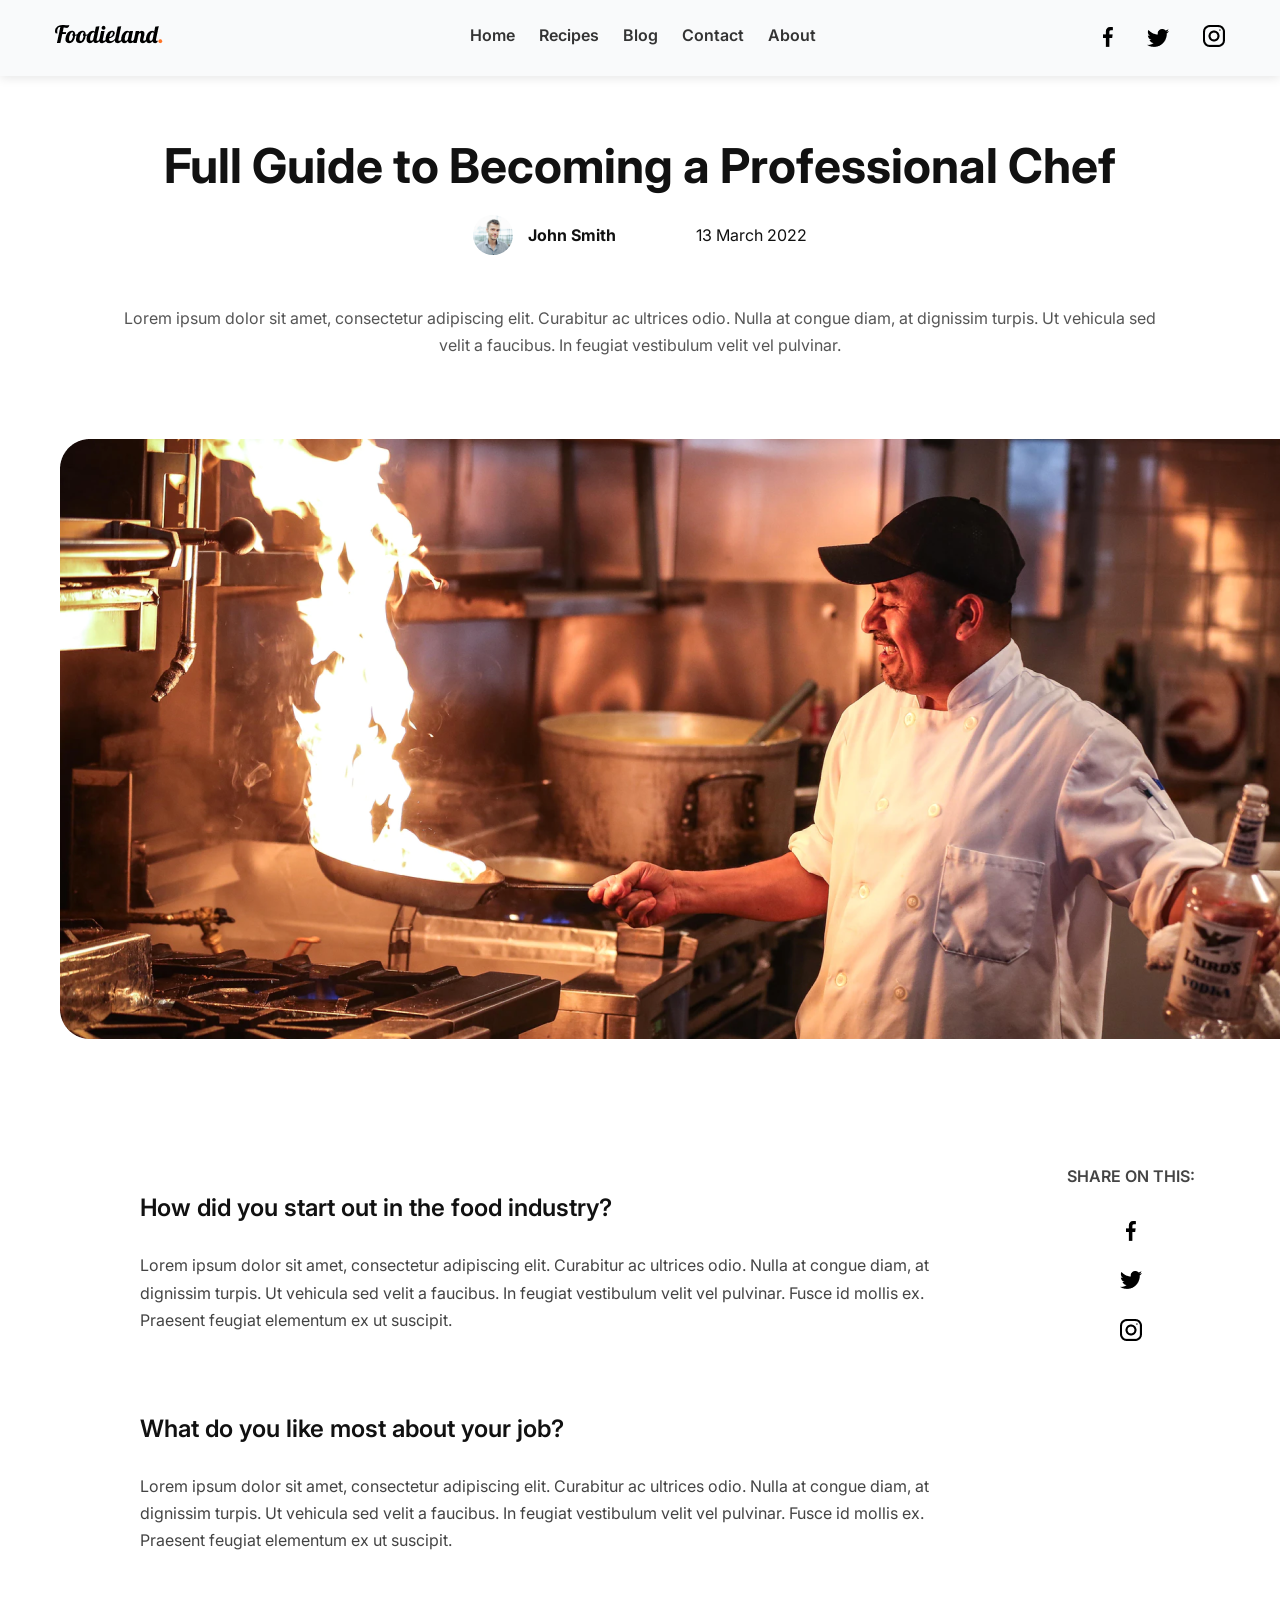
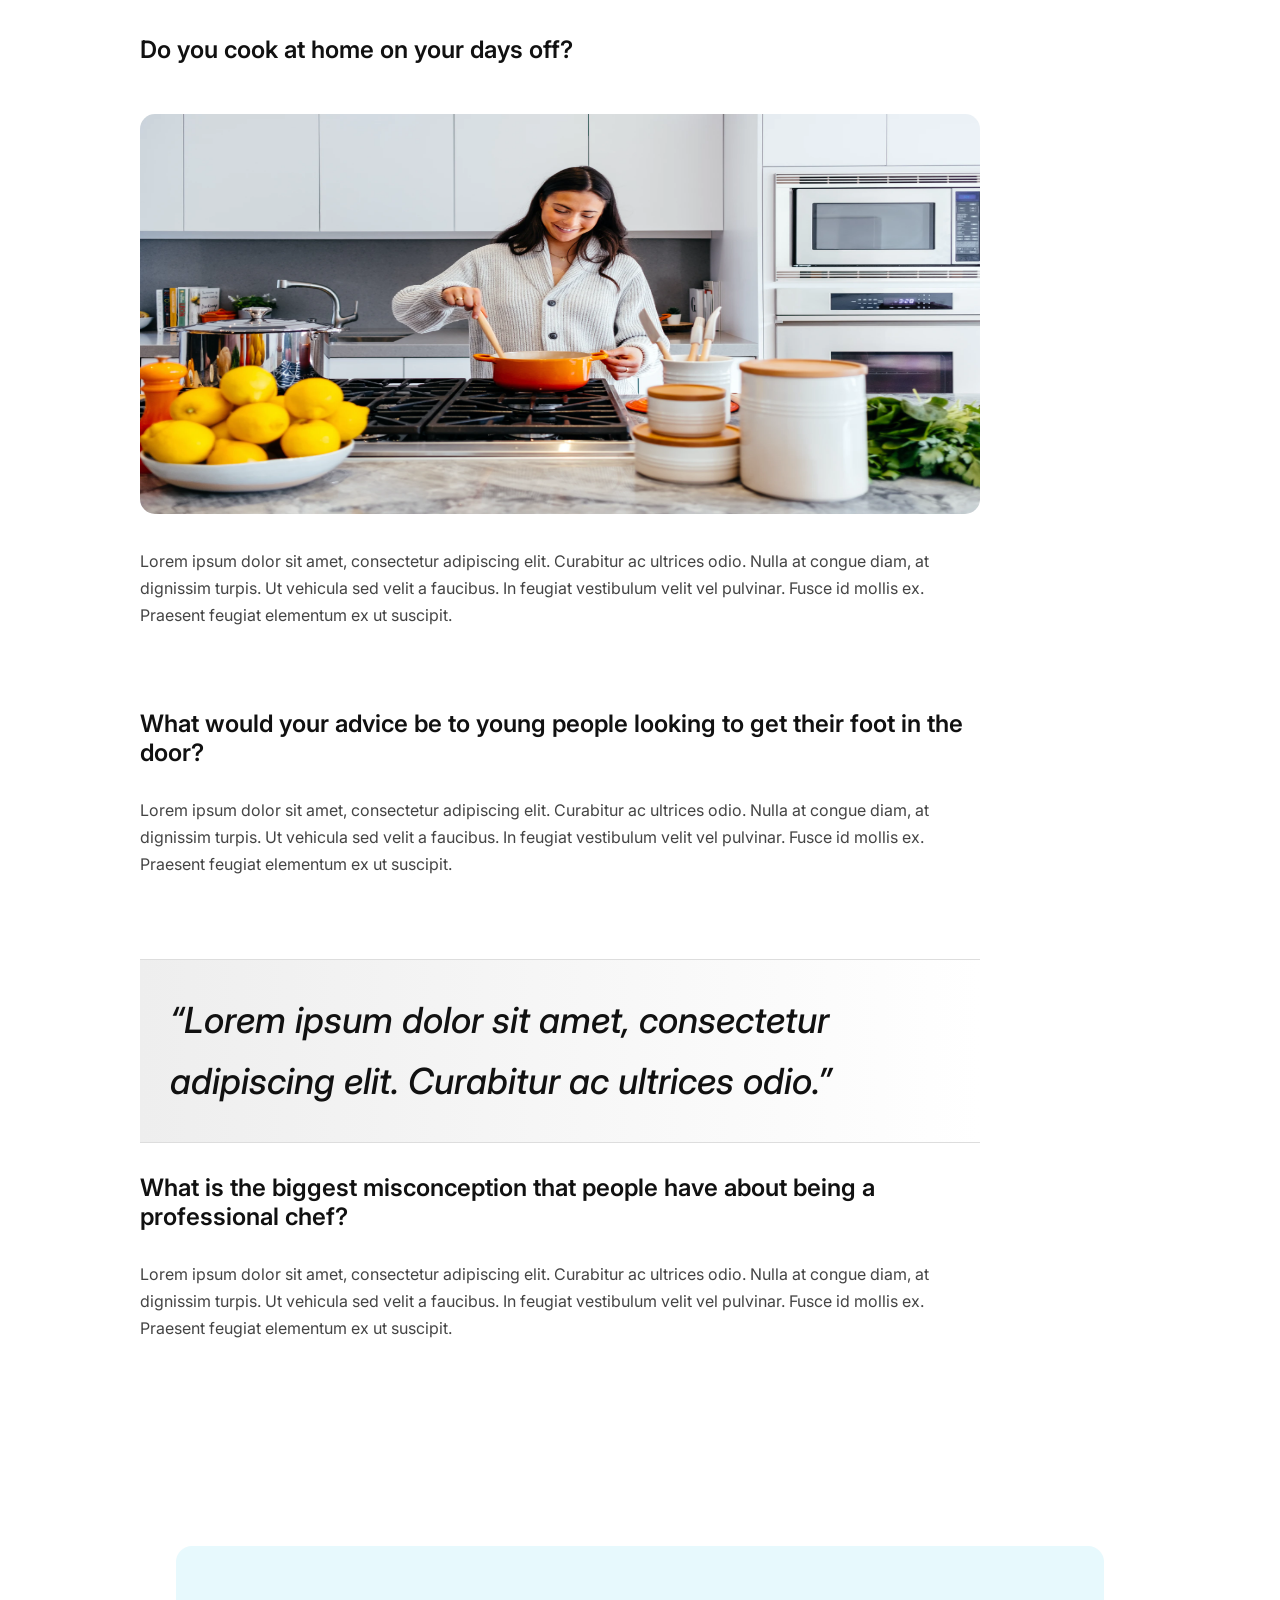
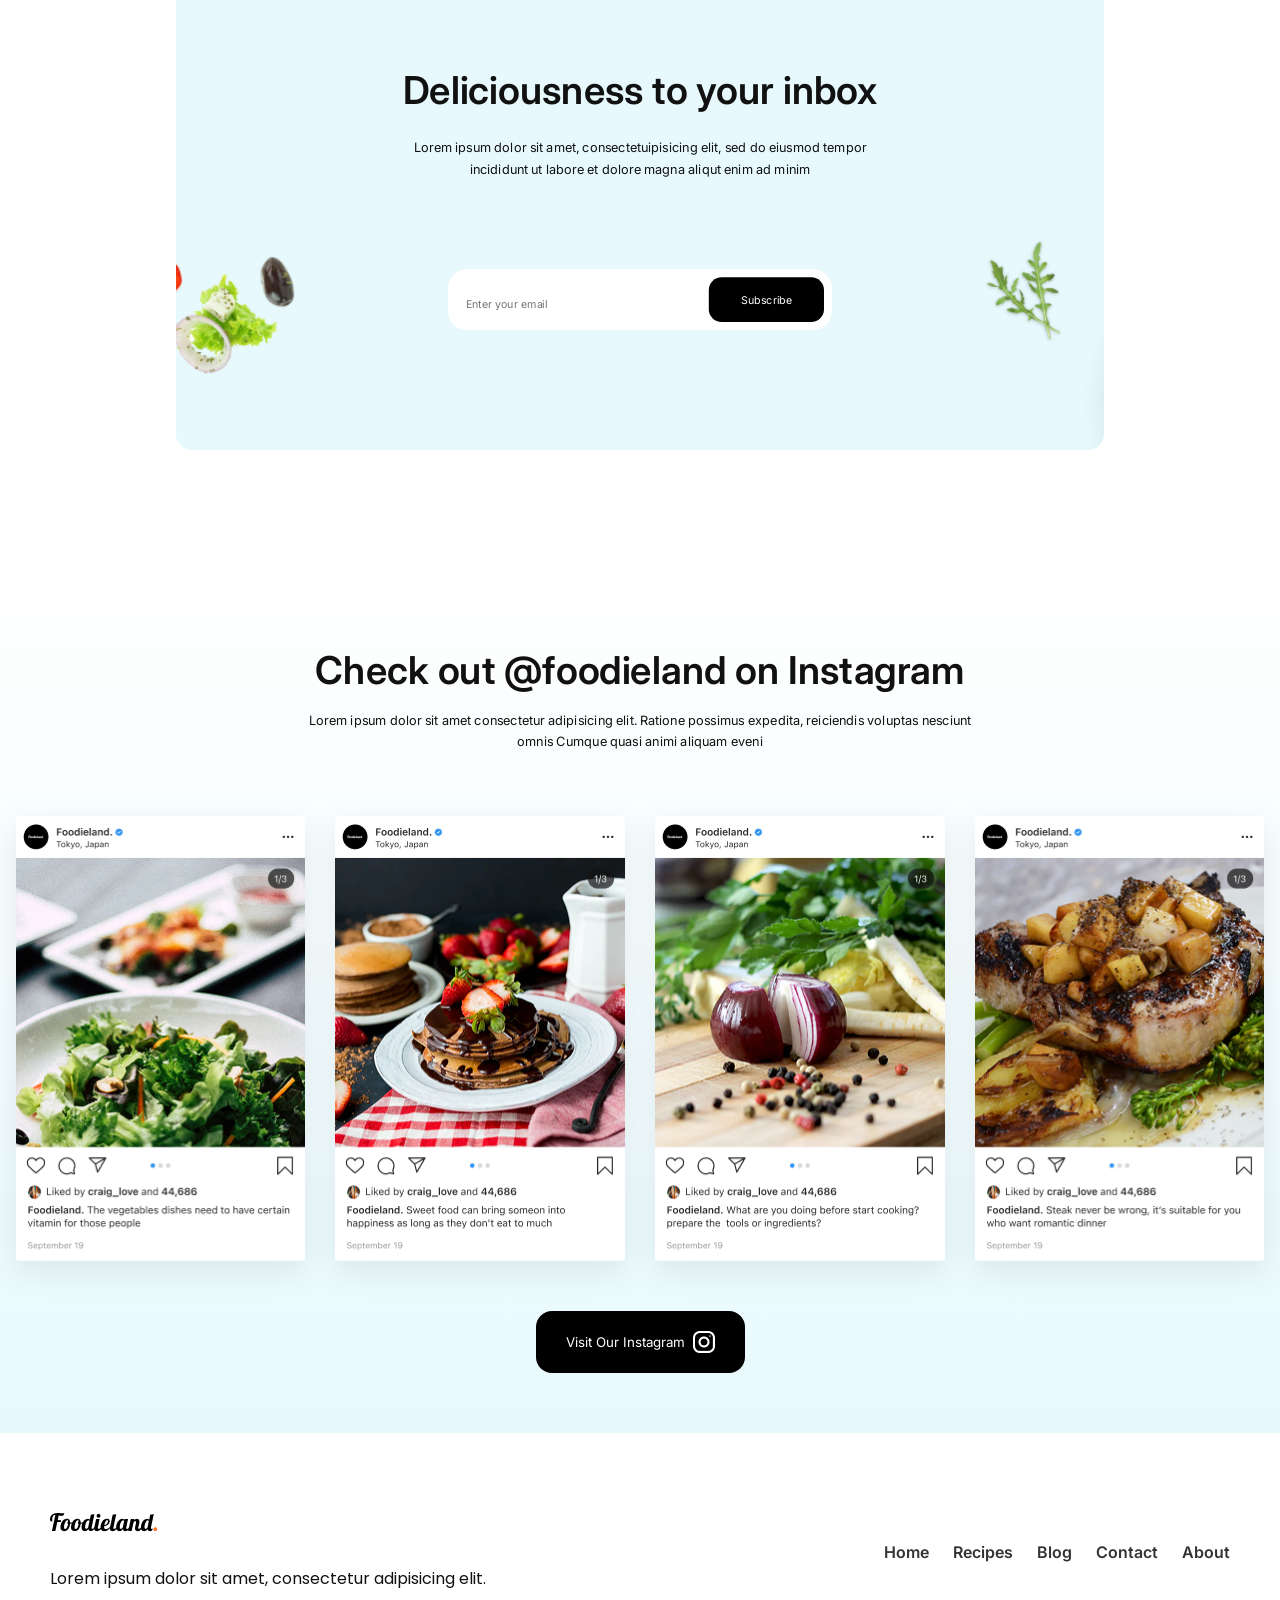
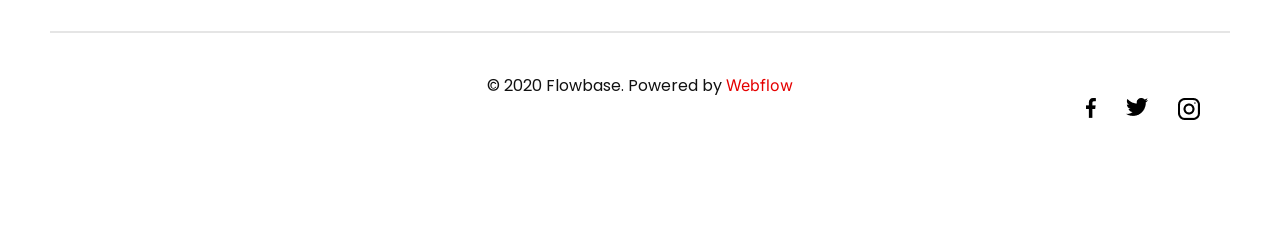
==== blog-post.html @ 13c3554d "first commit" ====
<!DOCTYPE html>
<html lang="en">
    <head>
        <meta charset="UTF-8">
        <meta name="viewport" content="width=device-width, initial-scale=1.0">
        <title>Blog Post</title>
        <link rel="stylesheet" href="styles.css" />
        <link rel="preconnect" href="https://fonts.googleapis.com">
        <link rel="preconnect" href="https://fonts.gstatic.com" crossorigin>
        <link href="https://fonts.googleapis.com/css2?family=Inter:ital,opsz,wght@0,14..32,100..900;1,14..32,100..900&family=Nunito:ital,wght@0,200..1000;1,200..1000&family=Poppins:ital,wght@0,100;0,200;0,300;0,400;0,500;0,600;0,700;0,800;0,900;1,100;1,200;1,300;1,400;1,500;1,600;1,700;1,800;1,900&display=swap" rel="stylesheet">
    </head>
    <body>

    <!-- NAV -->
    <header class="navbar">
        <div class="logo" >
            <img src="images/nav-images/Foodieland.png" alt="logo" />
        </div>
        <nav>
        <a href="landingPage.html">Home</a>
        <a href="#recipes">Recipes</a>
        <a href="blog-post.html">Blog</a>
        <a href="contact-page.html">Contact</a>
        <a href="#about">About</a>
        </nav>
        <div class="social-links">
            <a href="#"><img src="images/nav-images/facebook.png" alt="facebook" /></a>
            <a href="#"><img src="images/nav-images/003-twitter.png" alt="twitter" /></a>
            <a href="#"><img src="images/nav-images/004-instagram.png" alt="instagram" /></a>
        </div>
    </header>

    <!-- BLOG HEADER -->
    <section class="blog-header">
        <h1>Full Guide to Becoming a Professional Chef</h1>

        <div class="author">
            <img src="images/hero-images/profile.png" />
            <div class="author-profile-text">
                <p>John Smith</p>
                <span>13 March 2022</span>
            </div>
        </div>

        <p class="intro">
        Lorem ipsum dolor sit amet, consectetur adipiscing elit. Curabitur ac ultrices odio. Nulla at congue diam, at dignissim turpis. Ut vehicula sed velit a faucibus. In feugiat vestibulum velit vel pulvinar.
        </p>

        <img class="blog-hero-img" src="images/blog-img2.png">
    </section>

    <!-- BLOG CONTENT -->
    <section class="blog-content">
        <div>
            <h3>How did you start out in the food industry?</h3>
            <p>Lorem ipsum dolor sit amet, consectetur adipiscing elit. Curabitur ac ultrices odio. Nulla at congue diam, at dignissim turpis. Ut vehicula sed velit a faucibus. In feugiat vestibulum velit vel pulvinar. Fusce id mollis ex. Praesent feugiat elementum ex ut suscipit.</p>

            <h3>What do you like most about your job?</h3>
            <p>Lorem ipsum dolor sit amet, consectetur adipiscing elit. Curabitur ac ultrices odio. Nulla at congue diam, at dignissim turpis. Ut vehicula sed velit a faucibus. In feugiat vestibulum velit vel pulvinar. Fusce id mollis ex. Praesent feugiat elementum ex ut suscipit.</p>

            <h3>Do you cook at home on your days off?</h3>
            <img class="content-img" src="images/blog-img.png">
            <p>Lorem ipsum dolor sit amet, consectetur adipiscing elit. Curabitur ac ultrices odio. Nulla at congue diam, at dignissim turpis. Ut vehicula sed velit a faucibus. In feugiat vestibulum velit vel pulvinar. Fusce id mollis ex. Praesent feugiat elementum ex ut suscipit.</p>

            <h3>What would your advice be to young people looking to get their foot in the door?</h3>
            <p>Lorem ipsum dolor sit amet, consectetur adipiscing elit. Curabitur ac ultrices odio. Nulla at congue diam, at dignissim turpis. Ut vehicula sed velit a faucibus. In feugiat vestibulum velit vel pulvinar. Fusce id mollis ex. Praesent feugiat elementum ex ut suscipit.</p>

            <!-- QUOTE -->
            <blockquote>
                “Lorem ipsum dolor sit amet, consectetur adipiscing elit. Curabitur ac ultrices odio.”
            </blockquote>

            <h3>What is the biggest misconception that people have about being a professional chef?</h3>
            <p>Lorem ipsum dolor sit amet, consectetur adipiscing elit. Curabitur ac ultrices odio. Nulla at congue diam, at dignissim turpis. Ut vehicula sed velit a faucibus. In feugiat vestibulum velit vel pulvinar. Fusce id mollis ex. Praesent feugiat elementum ex ut suscipit.</p>
        </div>

        <div class="blog-social-icons">
            <p class="share">SHARE ON THIS:</p>
            <img src="images/nav-images/facebook.png">
            <img src="images/nav-images/003-twitter.png">
            <img src="images/nav-images/004-instagram.png">
        </div>

    </section>

    <!-- NEWSLETTER -->
    <section class="newsletter">
        <div class="news-header">
            <h3>Deliciousness to your inbox</h3>
            <p>Lorem ipsum dolor sit amet, consectetuipisicing elit, sed do eiusmod tempor incididunt ut labore et dolore magna aliqut enim ad minim</p>
        </div>
        <div class="subscribe">
            <input type="email" placeholder="Enter your email">
            <button>Subscribe</button>
        </div>
    </section>

    <!-- INSTAGRAM SECTION -->
    <section id="about" class="instagram">
        <div class="insta-header">
            <h3>Check out @foodieland on Instagram</h3>
            <p>Lorem ipsum dolor sit amet consectetur adipisicing elit. Ratione possimus expedita, reiciendis voluptas nesciunt omnis Cumque quasi animi aliquam eveni</p>
        </div>  

        <div class="insta-grid">
            <img src="/images/insta-post/Post-1.png">

            <img src="/images/insta-post/Post-2.png">

            <img src="/images/insta-post/Post-3.png">

            <img src="/images/insta-post/Post-4.png">
        </div>

        <button class="dark-btn">
            Visit Our Instagram
            <img src="/images/insta-post/insta-icon.png" />
        </button>
    </section>

    <!-- FOOTER -->
    <footer class="footer">
        <div class="footer-up">
            <div class="footer-logo" >
            <a href="landingPage.html"><img src="images/nav-images/Foodieland.png" alt="logo" /></a>
            <p>Lorem ipsum dolor sit amet, consectetur adipisicing elit.</p>
            </div>
            <nav>
                <a href="landingPage.html">Home</a>
                <a href="#about">Recipes</a>
                <a href="blog-post.html">Blog</a>
                <a href="contact-page.html">Contact</a>
                <a href="#about">About</a>
            </nav>
        </div>
        
        <hr>

        <p>© 2020 Flowbase. Powered by <span>Webflow</span></p>
        <div class="footer-social-links">
            <a href="#"><img src="images/nav-images/facebook.png" alt="facebook" /></a>
            <a href="#"><img src="images/nav-images/003-twitter.png" alt="twitter" /></a>
            <a href="#"><img src="images/nav-images/004-instagram.png" alt="instagram" /></a>
        </div>
    </footer>

    </body>
</html>
---- styles.css ----
* {
    margin: 0;
    padding: 0;
    box-sizing: border-box;
    font-family: 'inter', sans-serif;
}

body {
    background: white;
    color: #111;
}

/* NAVBAR */
.navbar {
    display: flex;
    justify-content: space-between;
    padding: 20px 60px;
    background: #f9fafb;
    padding: 25px;
    box-shadow: 0 2px 10px rgba(0,0,0,0.1);
    position: sticky;
    z-index: 100;
    top: 0;
    left: 0;
}

.logo {
    margin-left:30px
}

.navbar nav a {
    margin-left: 20px;
    text-decoration: none;
    color: #333;
    font-weight: 600;
    transition: all 0.3s ease;
}

.social-links a {
    margin-right: 30px;
}

.navbar nav a:hover {
    color: #0061fe;
} 


/* HERO */
.hero {
    position: relative;
    height: 80vh;
    display: flex;
    align-items: center;
    justify-content: space-between;
    padding: 0 0 0 60px;
    background: #e7fafe;
    border-radius: 50px;
    margin: 50px 50px;
    gap: 40px;
    opacity: 0;
    transform: translateY(100px);
    animation: fadeSlide 0.8s ease forwards;
}

@keyframes fadeSlide {
    to {
        opacity: 1;
        transform: translateY(0);
    }
}

.hero-image .hero-img {
    position: relative;
    width: 50vw;
    height: 80vh;
    border-radius: 20px;
}

.badge {
    position: absolute;
    left: auto;
    right: 20px;
    top: 20px;
}


.hero-text  h1{
    font-size: clamp(2rem, 5vw, 4rem);
    margin: 15px 0;
    transform: scale(0.6);
    animation: zoomIn 1.5s ease forwards;
}

@keyframes zoomIn {
    to {
        opacity: 1;
        transform: scale(1);
    }
}



.hero-text p {
    line-height: 1.7;
}

.hot-recipe {
    background: #fff;
    padding: 8px 10px;
    border-radius: 20px;
    width: 150px;
    display: flex;
    justify-content: center;
    align-items: center;
    gap: 5px;
}

.hot-recipe img {
    width: 20px;
    height: 20px;
}

.hot-recipe span {
    color: #333;
    font-size: 14px;
    font-weight: 600; 
}

.hero-icon div {
    background-color: rgba(0, 0, 0, 0.05);
    display: flex;
    justify-content: center;
    align-items: center;
    gap: 5px;
    padding: 8px 10px;
    border-radius: 30px;
}

.hero-icon {
    margin: 30px 0;
    display: flex;
    gap: 20px;
}

.profile-btn {
    display: flex;
    justify-content: space-between;
    align-items: center;
}



.profile {
    display: flex;
    align-items: center;
    gap: 8px;
}

.profile-text p {
    font-weight: 600;
}

.profile img {
    width: 50px;
    border-radius: 50%;
    z-index: 10;
}

.hero button {
    margin-top: 20px;
    padding: 20px 30px;
    border: none;
    background: black;
    color: white;
    border-radius: 16px;
    cursor: pointer;
    display: flex;
    justify-content: center;
    align-items: center;
    gap: 8px;
    transition: all 0.3s ease;
}

button:hover {
    opacity: 0.6;
    transform: scale(1.03);
}



/* CATEGORIES */
.categories {
    padding: 40px 60px;
    margin: 80px 0;
}

.cat-head {
    display: flex;
    align-items: center;
    justify-content: space-between;
    opacity: 0;
    transform: translateX(-300px);
    animation: slideLeft 1.5s ease forwards;
    animation-timeline: view();
    animation-range: entry 0% cover 40%; 
}

@keyframes slideLeft {
    to {
        opacity: 1;
        transform: translateX(0);
    }
}


.cat-head h3 {
    font-size: 3rem;
    font-weigth: 600;
}

.cat-head button {
    padding: 20px 20px;
    border-radius: 16px;
    background-color: #e7fafe;
    font-size: 1rem;
    font-weight: 600;
    border: none;
    transition: all 0.3s ease;
}

.category-list {
    display: flex;
    gap: 35px;
    margin-top: 80px;
    justify-content: center;
    transform: scale(0.8);
    animation: zoomIn 1.5s ease forwards;
    animation-timeline: view();
    animation-range: entry 0% cover 40%; 
}

.cat {
    display: flex;
    flex-direction: column;
    align-items: center;
    text-align: center;
    padding: 10px 30px;
    border-radius: 30px;
    box-shadow: 0 2px 6px rgba(0,0,0,0.08);
    transition: all 0.3s ease;
}

.cat:hover {
    transform: translateY(-8px);
    box-shadow: 0 5px 16px rgba(0,0,0,0.08);
    opacity: 0.6;
}

.cat img {
    width: 100px;
}

.cat.breakfast {
    background: linear-gradient(to bottom, #ffffff 30%, #708266 100% );
}

.cat.vegan {
    background: linear-gradient(to bottom, #ffffff 30%, #6cc63f 100% );
}

.cat.meat {
    background: linear-gradient(to bottom, #ffffff 30%, #cc2618 100% );
}

.cat.dessert {
    background: linear-gradient(to bottom, #ffffff 30%, #f09e00 100% );
}

.cat.lunch {
    background: linear-gradient(to bottom, #ffffff 30%, #000000 100% );
    color: #fff;
}

.cat.chocolate {
    background: linear-gradient(to bottom, #ffffff 30%, #000000 100% );
    color: #fff;
}

.cat-text {
    margin: 35px 0 30px 0;
    font-size: 18px;
    font-weight: 600;
}

/* RECIPES */
.recipes {
    padding: 40px 60px;
}

.recipe-heading {
    text-align: center;
    margin-bottom: 30px;
    transform: scale(0.6);
    animation: zoomIn 1.5s ease forwards;
    animation-timeline: view();
    animation-range: entry 0% cover 40%; 
}

@keyframes slideRight {
    to {
        opacity: 1;
        transform: translateX(0);
    }
}


.recipe-heading h3 {
    font-size: 3rem;
    font-weight: 600;
    margin-bottom: 40px;
}

.recipe-heading p { 
    font-size: 1rem;
    font-weight: 400;
    width: 706px;
    margin: 0 auto;
    line-height: 1.7;
}

.grid {
    display: grid;
    grid-template-columns: repeat(3, 1fr);
    gap: 30px;
    margin-top: 20px;
    padding: 80px;
    align-items: center;
    place-items: center; 
    opacity: 0;
    transform: translateY(200px) scale(1);
    animation: fadeSlide 0.8s ease forwards;
    animation-timeline: view();
    animation-range: entry 0% cover 40%; 
}

.card {
    position: relative;
    background: linear-gradient(to bottom, #ffffff 0%, #e7f9fd 100% );
    border-radius: 30px;
    overflow: hidden;
    width: 400px;
    height: 434px;
    box-shadow: 0 10px 30px rgba(0,0,0,0.08);
    transition: all 0.3s ease;
}

.card:hover {
    transform: translateY(0) scale(1.05);
    box-shadow: 0 15px 40px rgba(0,0,0,0.1);
}

.card.ads {
    background: none;
    border-radius: 0px;
}

.card.ads img {
    height: 100%;
}

.heart-container {
    display: flex;
    position: absolute;
    top: 25px;
    right: 20px;
    padding: 8px;
    background-color: #fff;
    border-radius: 50%;
    align-items: center;
    justify-content: center;
    box-shadow: 0 4px 10px rgba(0,0,0,0.18);
    width: 40px;
    transition: all 0.2s ease;
}

.heart-container:hover {
    transform: scale(1.15)
}

.heart-container img {
    width: 40px;
}

.card-img {
    width: 100%;
    height: 250px;
    object-fit: cover;
}

.card h4 {
    margin: 20px 20px;
    font-size: 1.5rem;
    font-weight: 600;
}

.card-icon, .small-card-icon {
    margin: 20px 20px;
    display: flex;
    gap: 20px;

}

.card-icon div, .small-card-icon div {
    display: flex;
    justify-content: center;
    align-items: center;
    gap: 5px;
    border-radius: 30px;
    font-size: 14px
}

/* CHEF */
.chef {
    display: flex;
    align-items: center;
    justify-content: space-between;
    padding: 90px;
    background: white;
    height: 80vh;
    margin-bottom: 50px;
    transform: scale(0.6);
    animation: zoomIn 1.5s ease forwards;
    animation-timeline: view();
    animation-range: entry 0% cover 40%; 
}

.chef img {
    width: 50%;
    border-radius: 20px;
}

.chef-text {
    margin-right: 50px;
}

.chef-text h2 {
    font-size: 3rem;
    font-weight: 600;
    margin-bottom: 30px;
}

.chef-text p {
    line-height: 1.7;
}

.chef button {
    margin-top: 60px;
    padding: 20px 30px;
    border: none;
    background: black;
    color: white;
    border-radius: 16px;
    cursor: pointer;
    transition: all 0.3s ease;
}

/* INSTAGRAM */
.instagram {
    padding: 60px;
    background: linear-gradient(to bottom, #ffffff 0%, #e7f9fd 100% );
    text-align: center;
}

.insta-header {
    text-align: center;
    transform: scale(0.8);
    animation: zoomIn 1.5s ease forwards;
    animation-timeline: view();
    animation-range: entry 0% cover 40%; 
} 

.insta-header h3 {
    font-size: 3rem;
    font-weight: 600;
    margin-bottom: 20px;
}

.insta-header p {
    max-width: 840px;
    margin: 0 auto;
    line-height: 1.7;
}

.insta-grid {
    display: flex;
    align-items: center;
    justify-content: center;
    gap: 30px;
    margin: 50px 0;
}

.insta-grid img {
    width: 290px;
    height: 445.44px;
    box-shadow: 0 10px 30px rgba(0,0,0,0.08);
    transition: all 0.3s ease;
    opacity: 0;
    transform: translateX(-300px);
    animation: slideLeft 1.5s ease forwards;
    animation-timeline: view();
    animation-range: entry 0% cover 40%; 
}

.insta-grid img:hover {
    transform: scale(1.05);
}

.dark-btn {
    margin: 0 auto;
    padding: 20px 30px;
    border: none;
    background: black;
    color: white;
    border-radius: 16px;
    cursor: pointer;
    display: flex;
    justify-content: center;
    align-items: center;
    gap: 8px; 
}




/* MORE RECIPES */
.more-recipes {
    padding: 90px;
    margin: 40px auto;
}

.more-recipe-header {
    display: flex;
    gap: 50px;
    justify-content: space-between;
    align-items: center;
    opacity: 0;
    transform: translateX(-300px);
    animation: slideLeft 1.5s ease forwards;
    animation-timeline: view();
    animation-range: entry 0% cover 40%; 
}

.more-recipe-header h3 {
    font-size: 3rem;
    font-weight: 600;
}

.more-recipe-header p{
    line-height: 1.7;
}


.small-grid {
    grid-template-columns: repeat(4, 1fr);
    align-items: center;
    place-items: center;
    opacity: 0;
    transform: translateY(200px);
    animation: fadeSlide 0.8s ease forwards;
    animation-timeline: view();
    animation-range: entry 0% cover 40%; 
}

.card-small {
    position: relative;
    max-width: 290px;
    height: 316px;
    background-color: #fff;
    border-radius: 30px;
    overflow: hidden;
    box-shadow: 0 10px 30px rgba(0,0,0,0.08);
    transition: all 0.3s ease;
}

.card-small:hover {
    transform: translateY(0) scale(1.05);
    box-shadow: 0 15px 40px rgba(0,0,0,0.1);
}


.small-img {
    width: 100%;
    height: 200px;
    border-radius: 30px;
    object-fit: cover;
}

.card-small h4 {
    margin: 10px 10px 10px 10px;
    font-size: 1.125rem;
    font-weight: 600;
}

.small-card-icon {
    margin-left: 0;
    margin: 20px 10px 10px 10px
}




/* NEWSLETTER */
.newsletter {
    height: 70vh ;
    margin: 60px;
    padding: 40px;
    background-image: url("images/contact-bg.png");
    background-size: cover;
    background-position: center;
    background-repeat: no-repeat;
    border-radius: 20px;
    text-align: center;
    display: flex;
    flex-direction: column;
    justify-content: space-evenly;
    transform: scale(0.8);
    animation: zoomIn 1.5s ease forwards;
    animation-timeline: view();
    animation-range: entry 0% cover 40%; 
}


.newsletter h3 {
    font-size: 3rem;
    font-weight: 600;
    margin-bottom: 30px;
}

.newsletter p {
    max-width: 620px;
    margin: 0 auto;
    line-height: 1.7;
}

.subscribe {
    margin-top: 20px;
    display: flex;
    justify-content: center;
    background-color: white;
    padding: 10px;
    max-width: 480px;
    max-height: 80px;
    border-radius: 24px;
    margin: 0 auto;
}   

.subscribe input {
    padding: 12px;
    border: none;
    width: 480px;
    max-height: 60px;
}

.subscribe button {
    padding: 20px 40px;
    border: none;
    background: black;
    color: white;
    border-radius: 16px;
    transition: all 0.3s ease;
}

/* FOOTER */
.footer {
    padding: 0 50px;
    background: white;
    margin-top: 80px;
    height: 35vh;
}

.footer-up {
    display: flex;
    justify-content: space-between;
    align-items: center;
}

.footer-up p {
    margin-top: 30px;
}

.footer nav a {
    margin-left: 20px;
    text-decoration: none;
    color: #333;
    font-weight: 600;
    transition: all 0.3s ease;
}

.footer-social-links {
    display: flex;
    align-items: right;
    justify-content: flex-end;
}

.footer-social-links a {
    margin-right: 30px;
}

.footer nav a:hover {
    color: #0061fe;
}

.footer p {
    font-family: "Poppins", sans;
    text-align: center;
}

.footer p span {
    color: #e50000;
}

.footer hr {
    margin: 40px 0;
    border: 1px solid rgba(0, 0, 0, 0.1);
}


/* HEADER */
.blog-header {
    padding: 60px;
    margin: auto;
    text-align: center;
}

.blog-header h1 {
    font-size: 3rem;
    font-weight: 600px;
    margin-bottom: 20px;
    opacity: 0;
    transform: translateY(-200px);
    animation: fadeSlide 1s ease forwards;
}

.author {
    display: flex;
    justify-content: center;
    align-items: center;
    gap: 15px;
}

.author img {
    width: 40px;
    border-radius: 50%;
}

.author-profile-text {
    display: flex;
    gap: 80px;
}

.author-profile-text p{
    font-weight: bold;
}

.intro {
    margin: 50px auto;
    color: #555;
    max-width: 1059px;
    line-height: 1.7;
}

.blog-hero-img {
    width: 1280px;
    height: 600px;
    border-radius: 20px;
    margin-top: 30px;
    transform: scale(0.8);
    animation: zoomIn 1.5s ease forwards;
}

/* CONTENT */
.blog-content {
    max-width: 1000px;
    margin: 60px auto;
    display: flex;
}

.blog-social-icons {
    display: flex;
    flex-direction: column;
    align-items: center;
    text-align: center;
    gap: 30px;
    margin-left: 80px;
    font-size: 17px;
    font-weight: 600;
}

.blog-social-icons .share {
    min-width: 141px;
    margin: 0 auto;
}

.blog-content h3 {
    font-size: 1.5rem;
    font-weight: 600;
    margin-top: 30px;
    margin-bottom: 30px;
}

.blog-content p {
    margin-top: 10px;
    line-height: 1.7;
    margin-bottom: 80px;
    color: #444;
    font-size: 1rem;
}

.blog-content p, 
.blog-content h3, 
.blog-content img, 
blockquote  {
    opacity: 0;
    transform: translateY(200px);
    animation: fadeSlide 0.8s ease forwards;
    animation-timeline: view();
    animation-range: entry 0% cover 40%; 
}

.content-img {
    width: 840px;
    max-height: 400px;
    border-radius: 15px;
    margin: 20px 0;
}

/* QUOTE */
blockquote {
    margin: 30px 0;
    padding: 30px;
    background: linear-gradient(to left, #ffffff 0%, #eee 100% );
    border-top:1px solid #ddd;
    border-bottom:1px solid #ddd;
    font-style: italic;
    font-size: 2.25rem;
    font-weight: 500;
    line-height: 1.7;
}

.contact {
    padding: 40px;
    text-align: center;
    margin-bottom: 90px;
}

.contact h1 {
    font-size: 3rem;
    font-weight: 600;
    margin-bottom: 40px;
}

.contact-wrapper {
    display: flex;
    gap: 40px;
    justify-content: center;
}

/* LEFT IMAGE */
.contact-image {
    width: 400px;
    height: 472px;
    opacity: 0;
    transform: translateX(-300px);
    animation: slideLeft 1.5s ease forwards;
}

/* FORM */
.contact-form {
    max-width: 840px;
    width: 100%;
    transform: translateX(300px);
    animation: slideRight 1.5s ease forwards;
}

.row {
    display: flex;
    gap: 20px;
    margin-bottom: 30px;
    text-align: left;
}

label {
    font-size: 0.750rem;
    color: rgba(0, 0, 0, 0.6);
    margin-bottom: 10px;
}

input, textarea, select {
    padding: 12px;
    border: 1px solid #ddd;
    border-radius: 10px;
    outline: none;
    margin-top: 10px;
}

input, select {
    width: 400px;
}



.message {
    display:flex;
    flex-direction: column;
    margin-top: 60px;
    text-align: left
}

textarea {
    width: 100%;
    height: 200px;
    margin-bottom: 15px;
}

.contact-form button {;
    padding: 20px 60px;
    border: none;
    background: black;
    color: white;
    border-radius: 16px;
    cursor: pointer;
    display: flex;
    margin-top: 30px;
    transition: all 0.3s ease;
}

.more-reci-contact {
    text-align: center;
    font-size: 36px;
    font-weight: 600;
    transform: scale(0.6);
    animation: zoomIn 1.5s ease forwards;
    animation-timeline: view();
    animation-range: entry 0% cover 40%;
}

/* =========================
    RESPONSIVE DESIGN SYSTEM
========================= */

/* TABLET (≤ 1024px) */
@media (max-width: 1024px) {

    .navbar {
        padding: 20px;
    }

    .hero {
        flex-direction: column;
        height: auto;
        padding: 30px;
    }

    .hero-image .hero-img {
        width: 100%;
        height: auto;
    }

    .badge {
        width: 60px;
    }

    .grid {
        grid-template-columns: repeat(2, 1fr);
        padding: 20px;
    }

    .small-grid {
        grid-template-columns: repeat(2, 1fr);
    }

    .insta-grid {
        flex-wrap: wrap;
    }

    .chef {
        flex-direction: column;
        height: auto;
        text-align: center;
    }

    .chef img {
        width: 100%;
        margin-top: 20px;
    }

    .more-recipe-header {
        flex-direction: column;
        text-align: center;
    }

    .contact-wrapper {
        flex-direction: column;
        align-items: center;
    }

    .row {
        flex-direction: column;
    }

    input, select {
        width: 100%;
    }

    .blog-hero-img {
        width: 100%;
        height: auto;
    }


    .blog-content {
        flex-direction: column;
        padding: 20px;
    }

    .content-img {
        width: 100%;
    }
    
    .blog-social-icons {
        margin: auto;
    }
}


/* MOBILE (≤ 768px) */
@media (max-width: 768px) {

  /* GLOBAL */
    body {
        overflow-x: hidden;
    }

    h1 { font-size: 2rem !important; }
    h2 { font-size: 1.75rem !important; }
    h3 { font-size: 1.5rem !important; }

    /* NAVBAR */
    .navbar {
        flex-direction: column;
        gap: 15px;
        text-align: center;
    }

    .navbar nav {
        display: flex;
        flex-wrap: wrap;
        justify-content: center;
        gap: 10px;
    }

    .social-links {
        display: none;
    }

    /* HERO */
    .hero {
        margin: 20px;
        padding: 20px;
        border-radius: 20px;
    }

    .hero-text {
        text-align: center;
    }

    .hero-icon {
        justify-content: center;
    }

    .profile-btn {
        flex-direction: column;
        gap: 15px;
    }

    .hero-image {
        width: 100%;
        margin-top: 20px;
    }

    .badge {
        width: 50px;
    }

    /* CATEGORIES */
    .categories {
        padding: 20px;
    }

    .category-list {
        flex-wrap: wrap;
        gap: 20px;
    }

    .cat {
        width: 45%;
    }

    .cat img {
        width: 70px;
    }

    /* RECIPES */
    .recipes {
        padding: 20px;
    }

    .recipe-heading p {
        width: 100%;
    }

    .grid {
        grid-template-columns: 1fr;
        padding: 0;
    }

    .card {
        width: 100%;
        opacity: 0;
        transform: translateY(200px);
        animation: fadeSlide 0.8s ease forwards;
        animation-timeline: view();
        animation-range: entry 0% cover 40%; 
    }

    /* CHEF */
    .chef {
        padding: 20px;
    }

    .chef-text {
    margin-right: auto;
    }

    .chef-text h2 {
        font-size: 1.75rem;
    }

    /* INSTAGRAM */
    .instagram {
        padding: 20px;
    }

    .insta-grid {
        flex-direction: column;
    }

    .insta-grid img {
        width: 100%;
        height: auto;
    }

    /* MORE RECIPES */
    .more-recipes {
        padding: 20px;
    }

    .small-grid {
        grid-template-columns: 1fr;
    }

    .card-small {
        width: 100%;
        opacity: 0;
        transform: translateY(200px);
        animation: fadeSlide 0.8s ease forwards;
        animation-timeline: view();
        animation-range: entry 0% cover 40%; 
    }

    /* NEWSLETTER */
    .newsletter {
        margin: 20px;
        height: auto;
        padding: 30px;
    }

    .news-header { 
        margin-bottom: 30px;
    }

    .subscribe {
        flex-direction: column;
        gap: 10px;
        background: none;
    }

    .subscribe input {
        width: 100%;
        border-radius: 10px;
    }

    .subscribe button {
        width: 100%;
        padding: 13px 30px;
    }

    /* FOOTER */
    .footer {
        padding: 20px;
        height: auto;
    }

    .footer-up {
        flex-direction: column;
        gap: 20px;
        text-align: center;
    }

    .footer-social-links {
        justify-content: center;
        margin-top: 15px;
    }

    /* BLOG */
    .blog-header h1 {
        transform: scale(0.8);
        animation: zoomIn 1.5s ease forwards;
    }
    
    .blog-hero-img {
        width: 100%;
        height: auto;
        animation-timeline: view();
        animation-range: entry 0% cover 40%; 
    }

    .blog-content {
        flex-direction: column;
        padding: 20px;
    }

    .content-img {
        width: 100%;
    }
    
    .blog-social-icons {
        margin: auto;
    }

    /* CONTACT */
    .contact {
        padding: 20px;
    }

    .contact-image {
        width: 80%;
        height: auto;
    }


    textarea {
        width: 100%;
    }

    .contact-form button {
        margin: auto;
    }

}
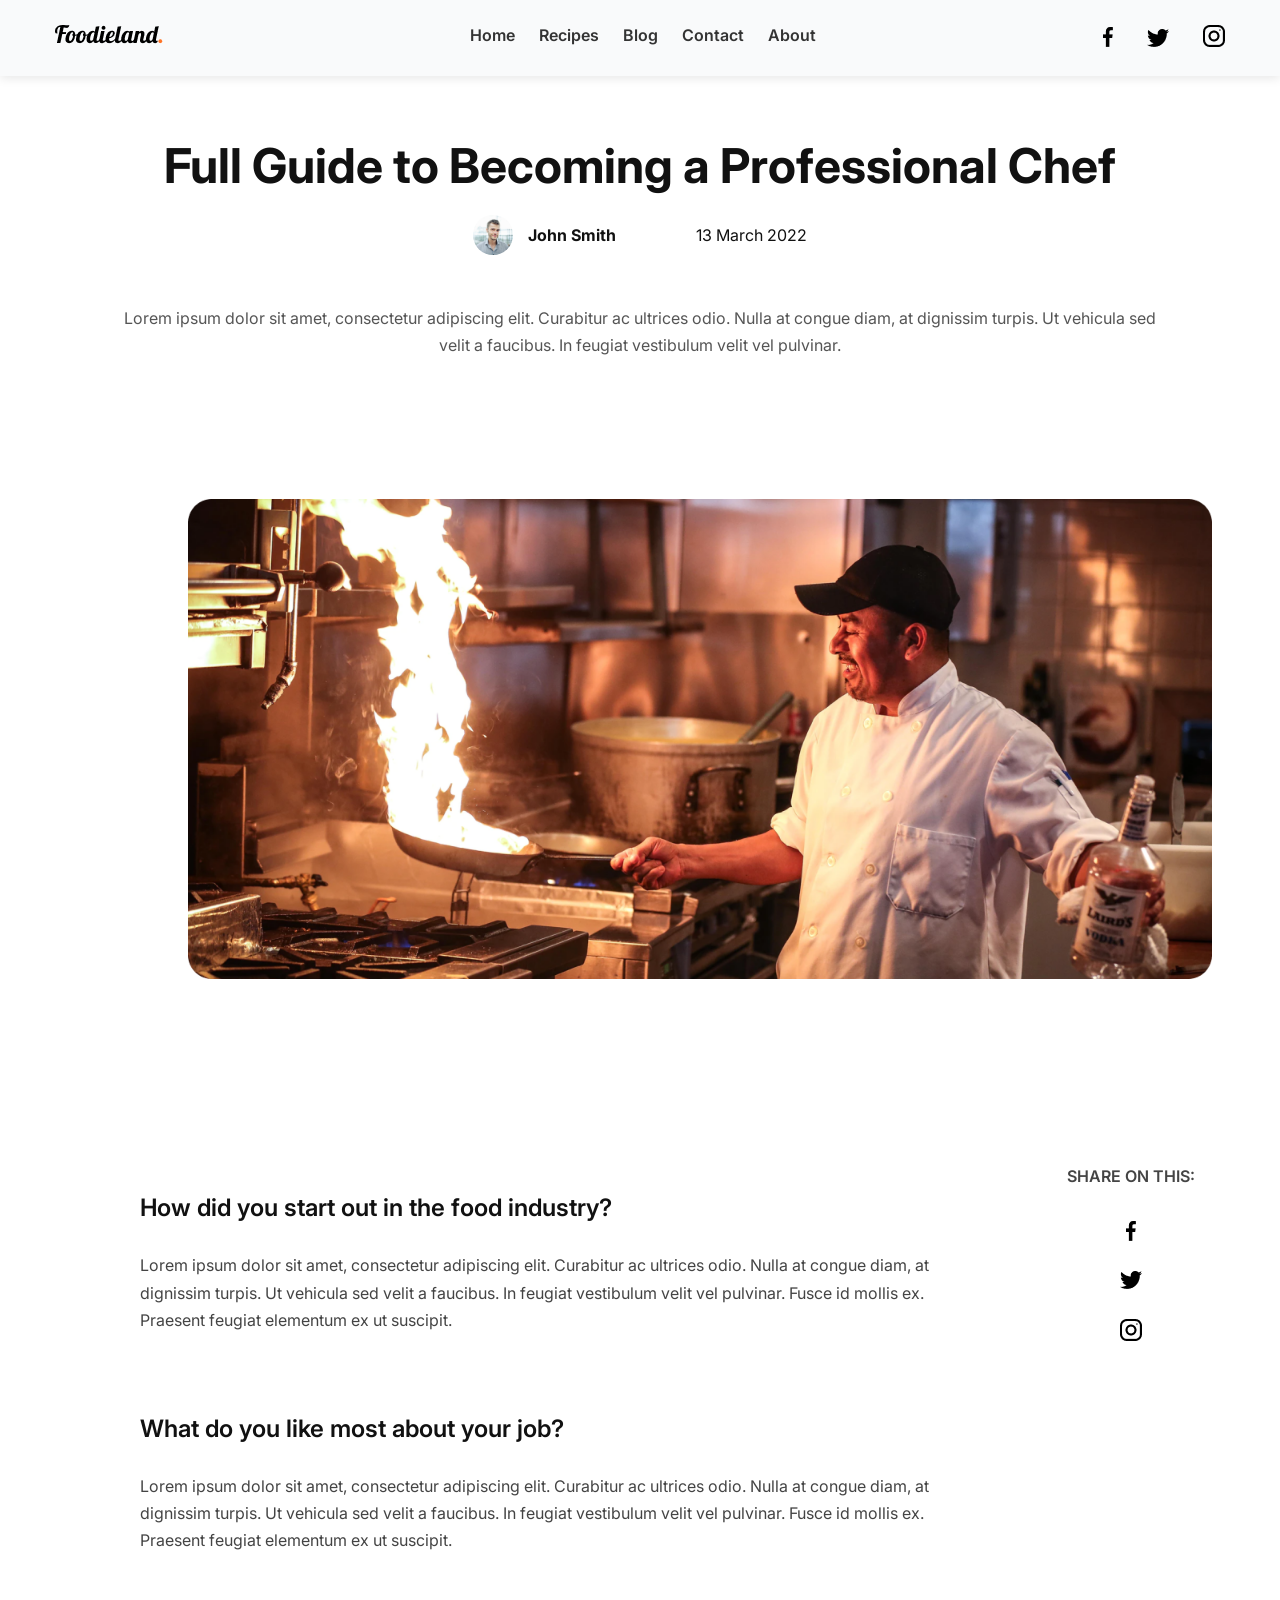
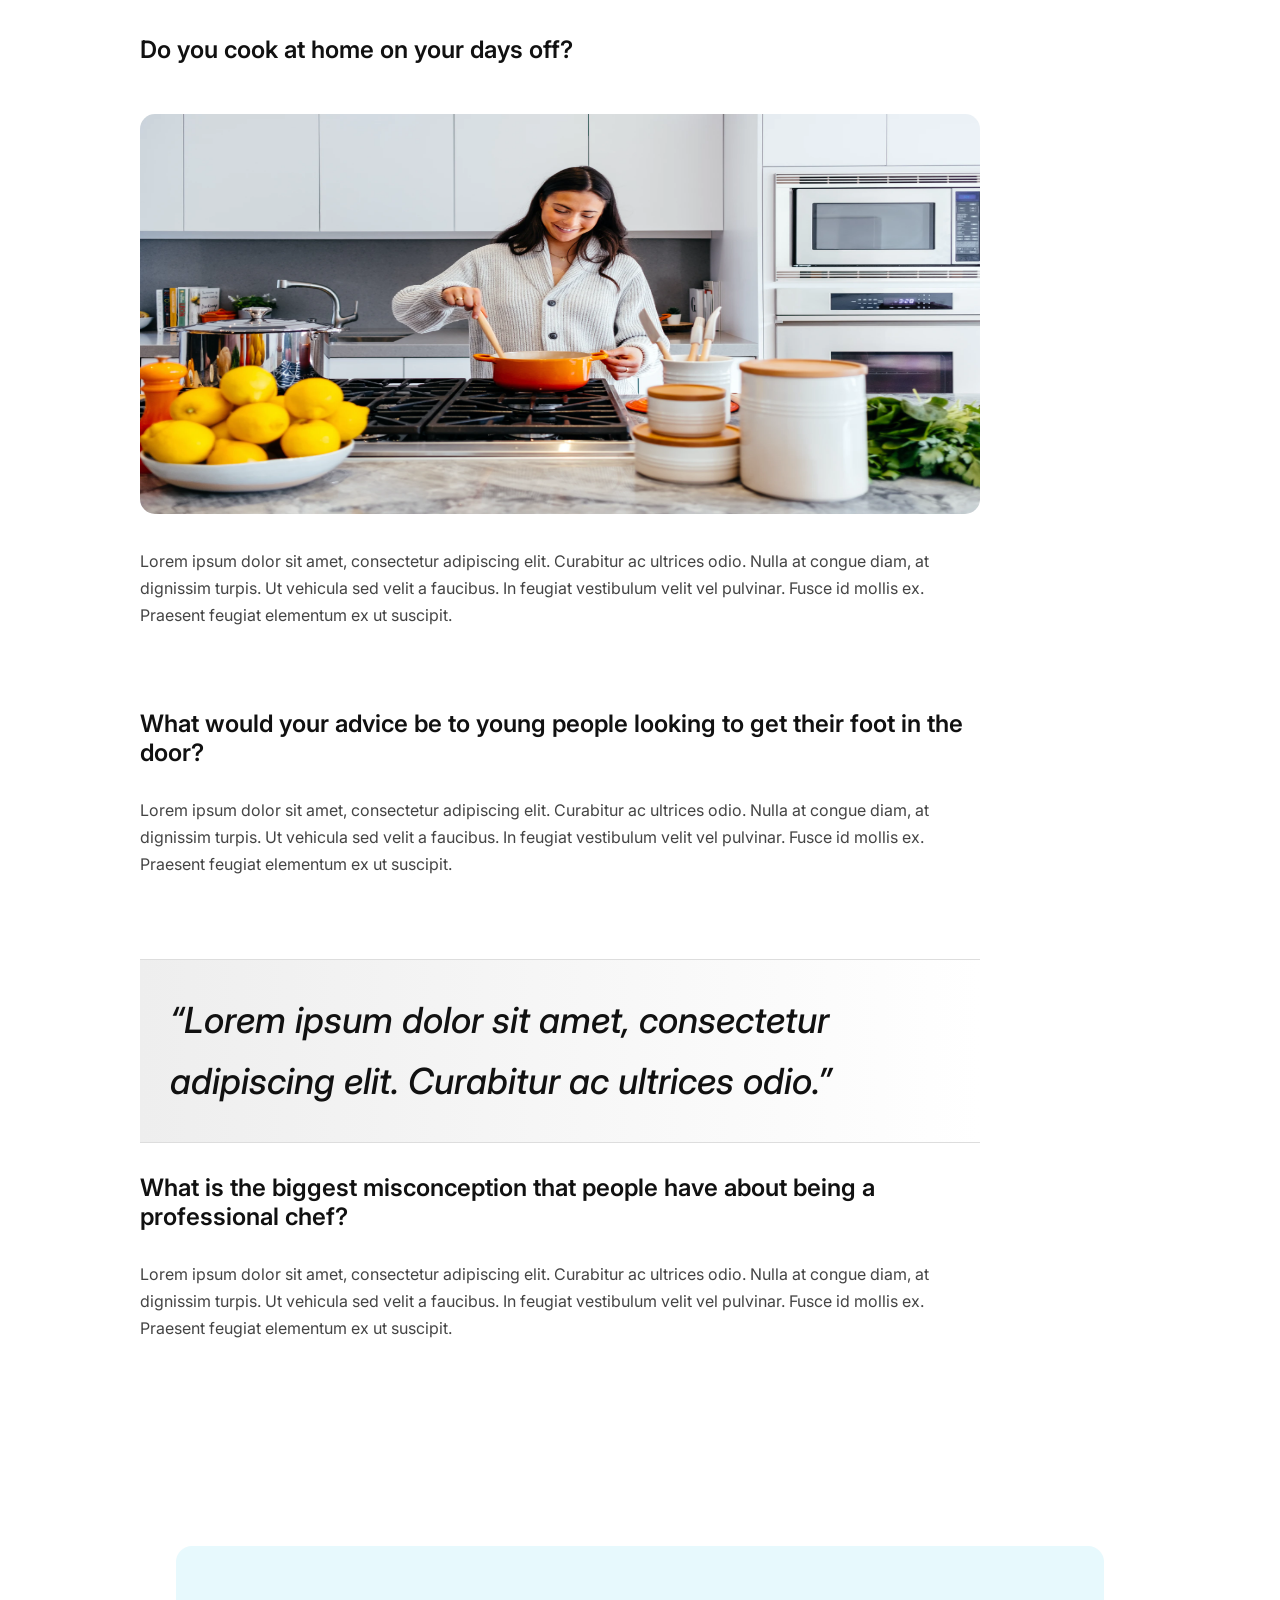
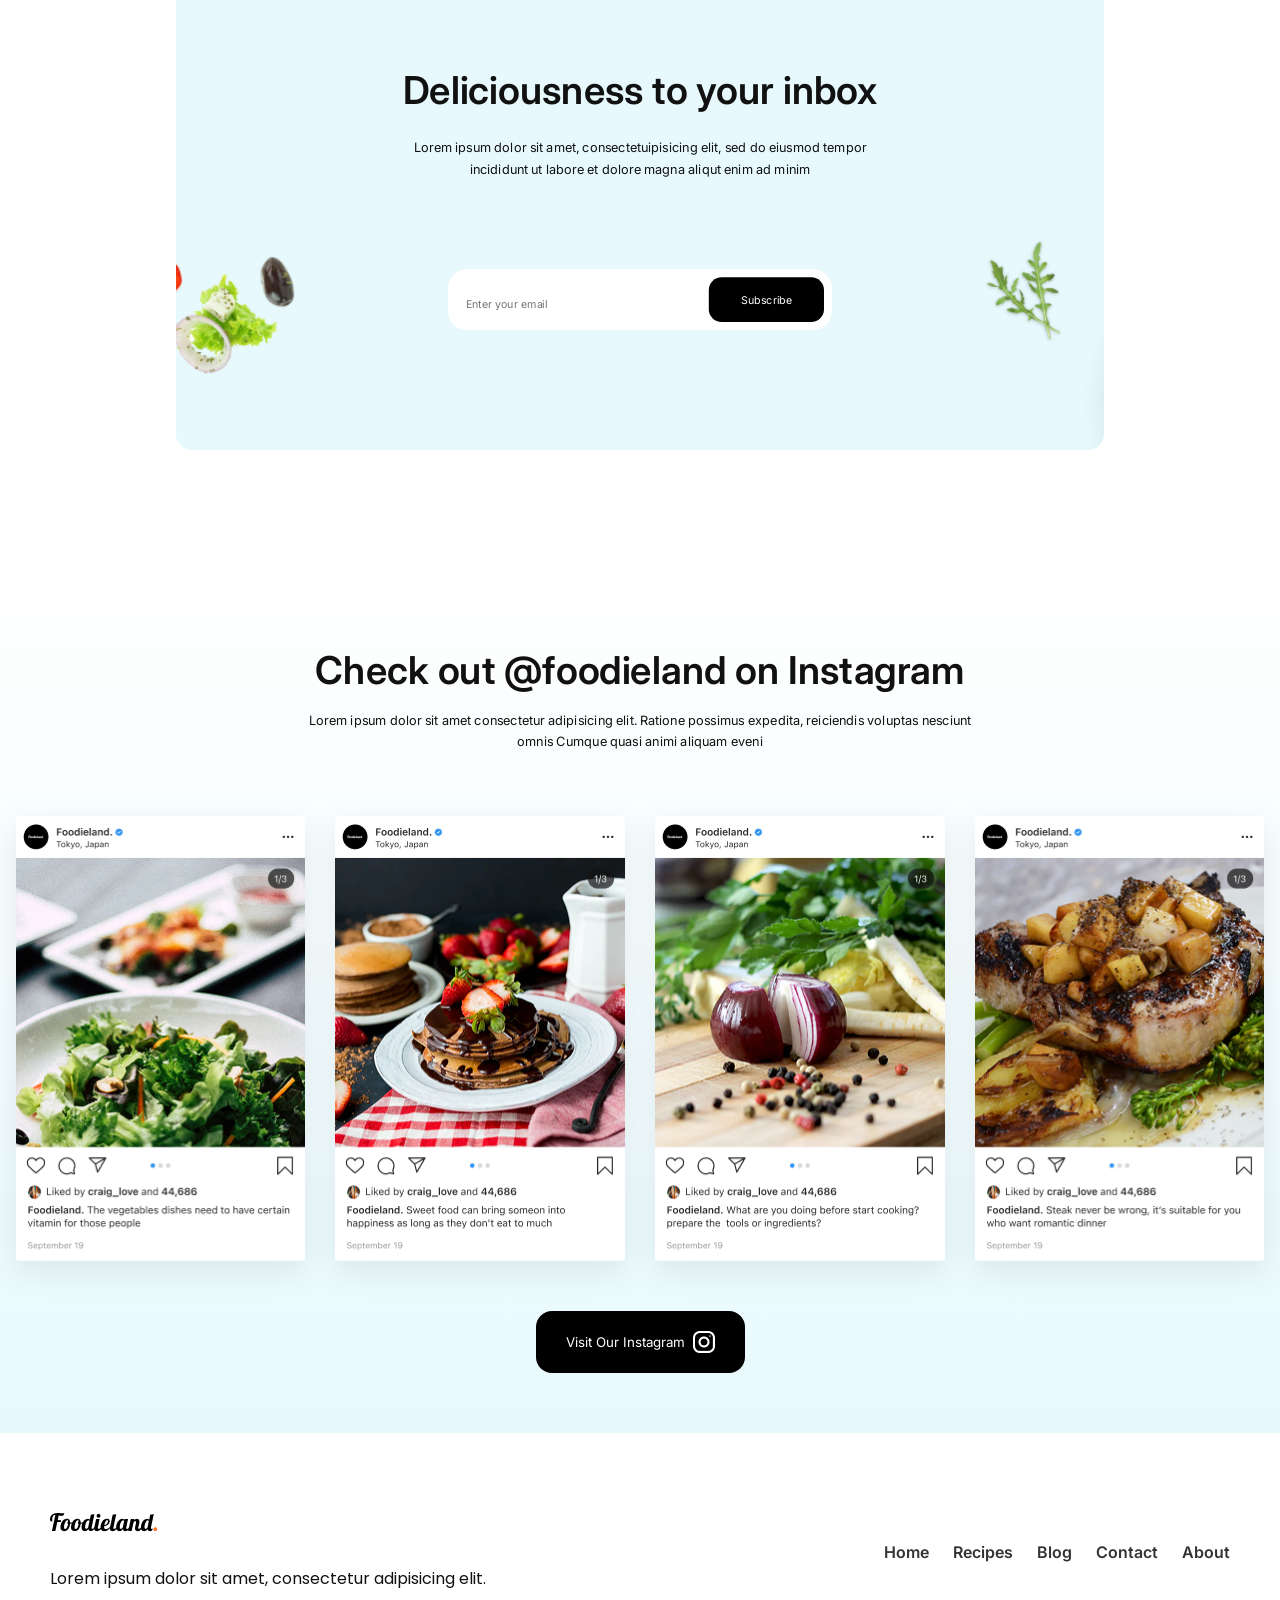
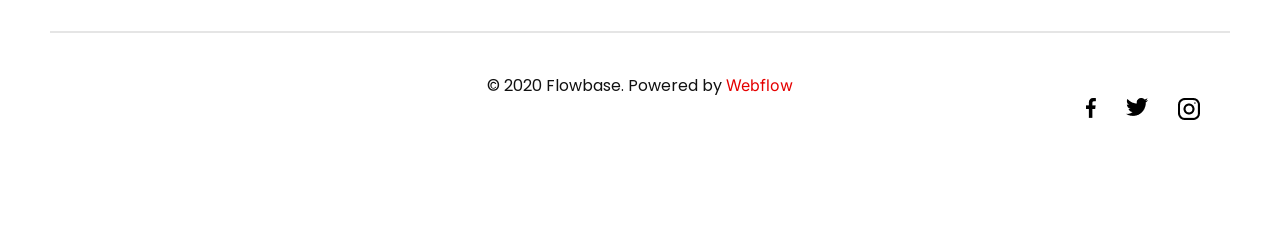
==== commit a3526a38: "img correctin commit" ====
--- a/blog-post.html
+++ b/blog-post.html
@@ -103,18 +103,18 @@
         </div>  
 
         <div class="insta-grid">
-            <img src="/images/insta-post/Post-1.png">
+            <img src="images/insta-post/Post-1.png">
 
-            <img src="/images/insta-post/Post-2.png">
+            <img src="images/insta-post/Post-2.png">
 
-            <img src="/images/insta-post/Post-3.png">
+            <img src="images/insta-post/Post-3.png">
 
-            <img src="/images/insta-post/Post-4.png">
+            <img src="images/insta-post/Post-4.png">
         </div>
 
         <button class="dark-btn">
             Visit Our Instagram
-            <img src="/images/insta-post/insta-icon.png" />
+            <img src="images/insta-post/insta-icon.png" />
         </button>
     </section>
 
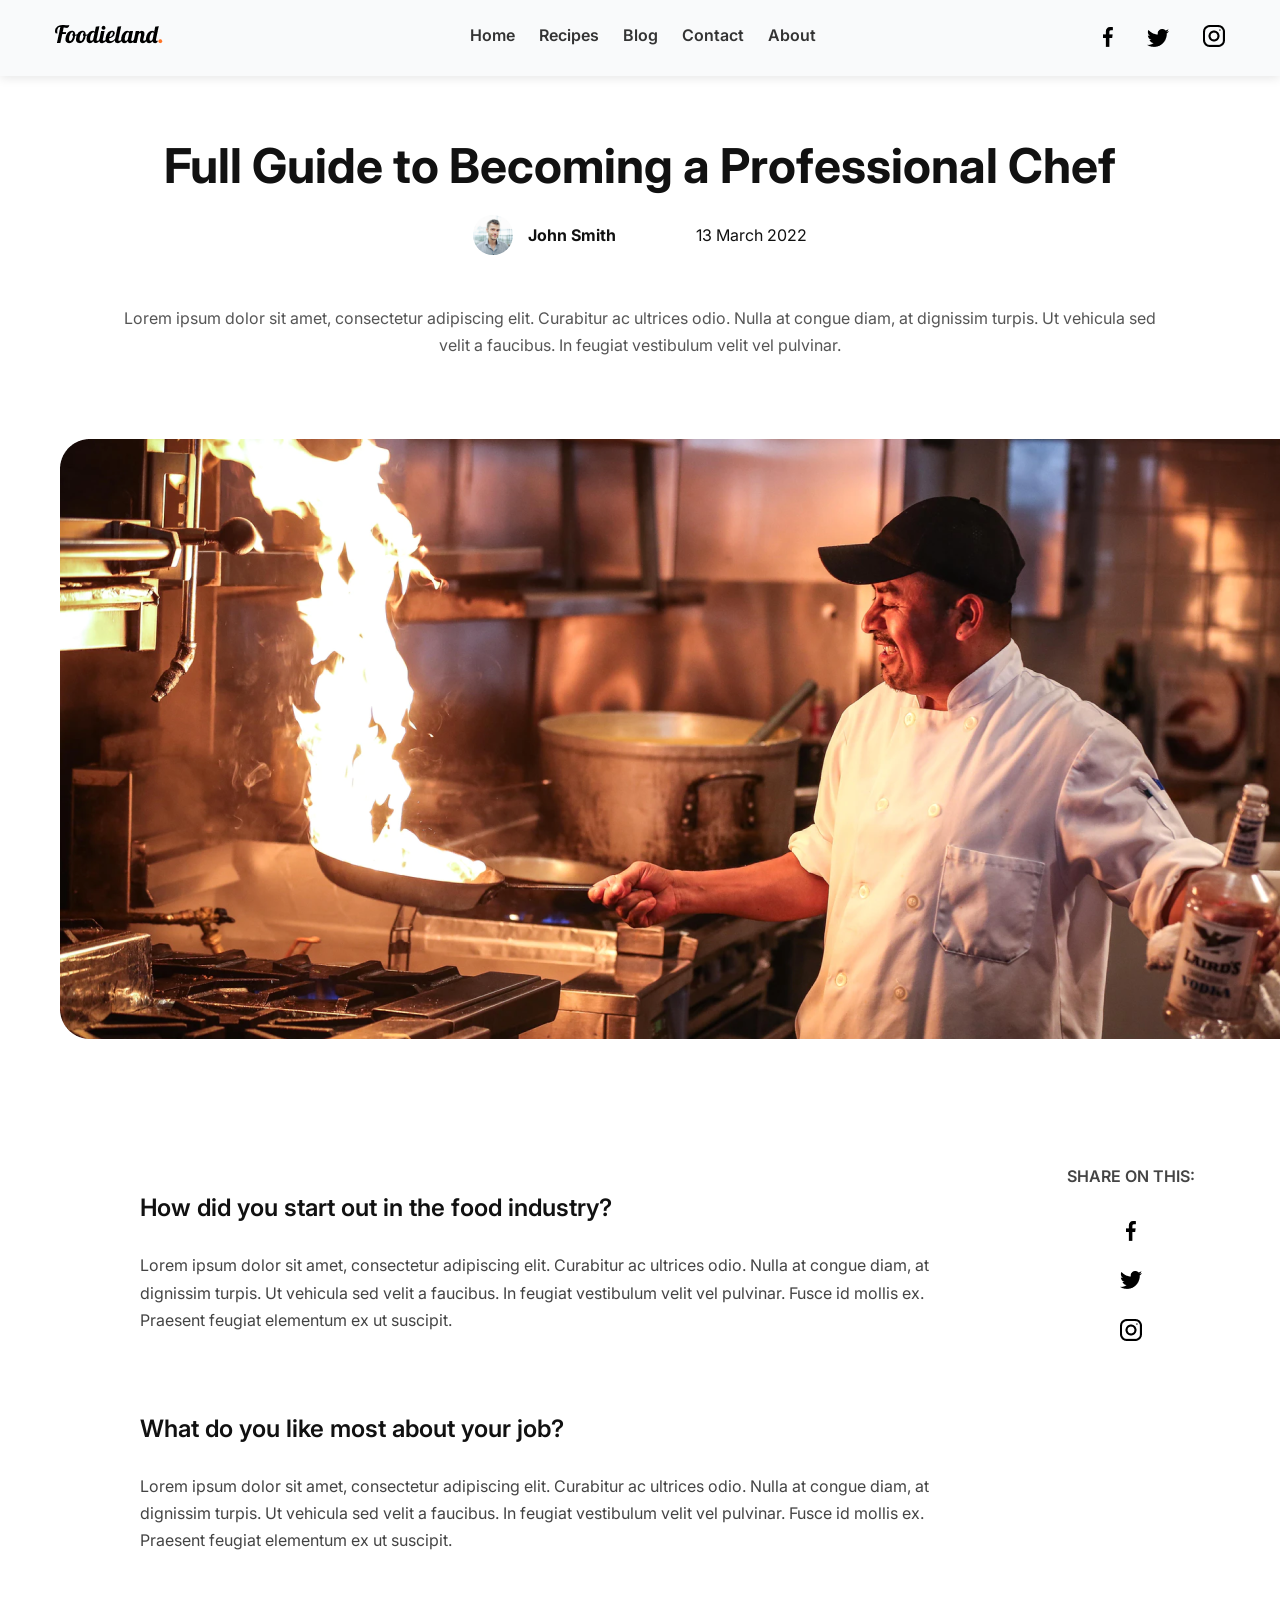
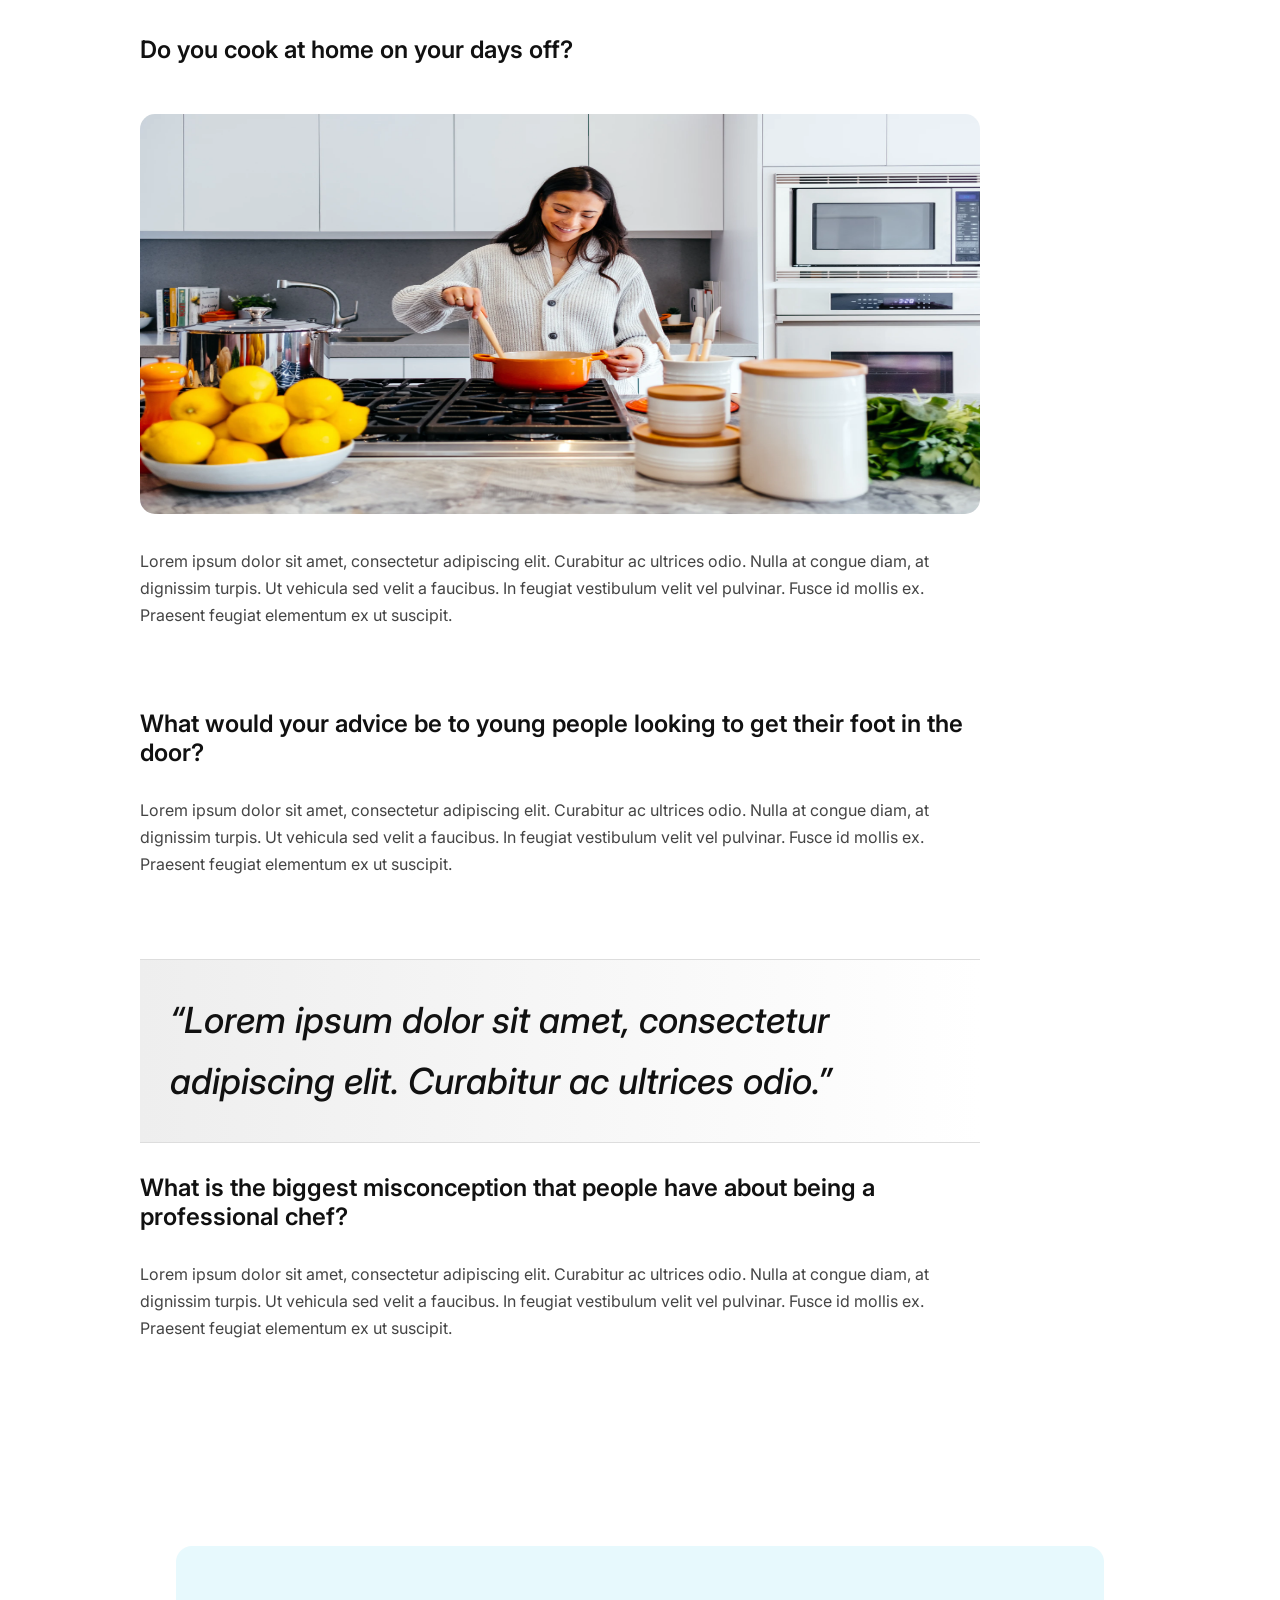
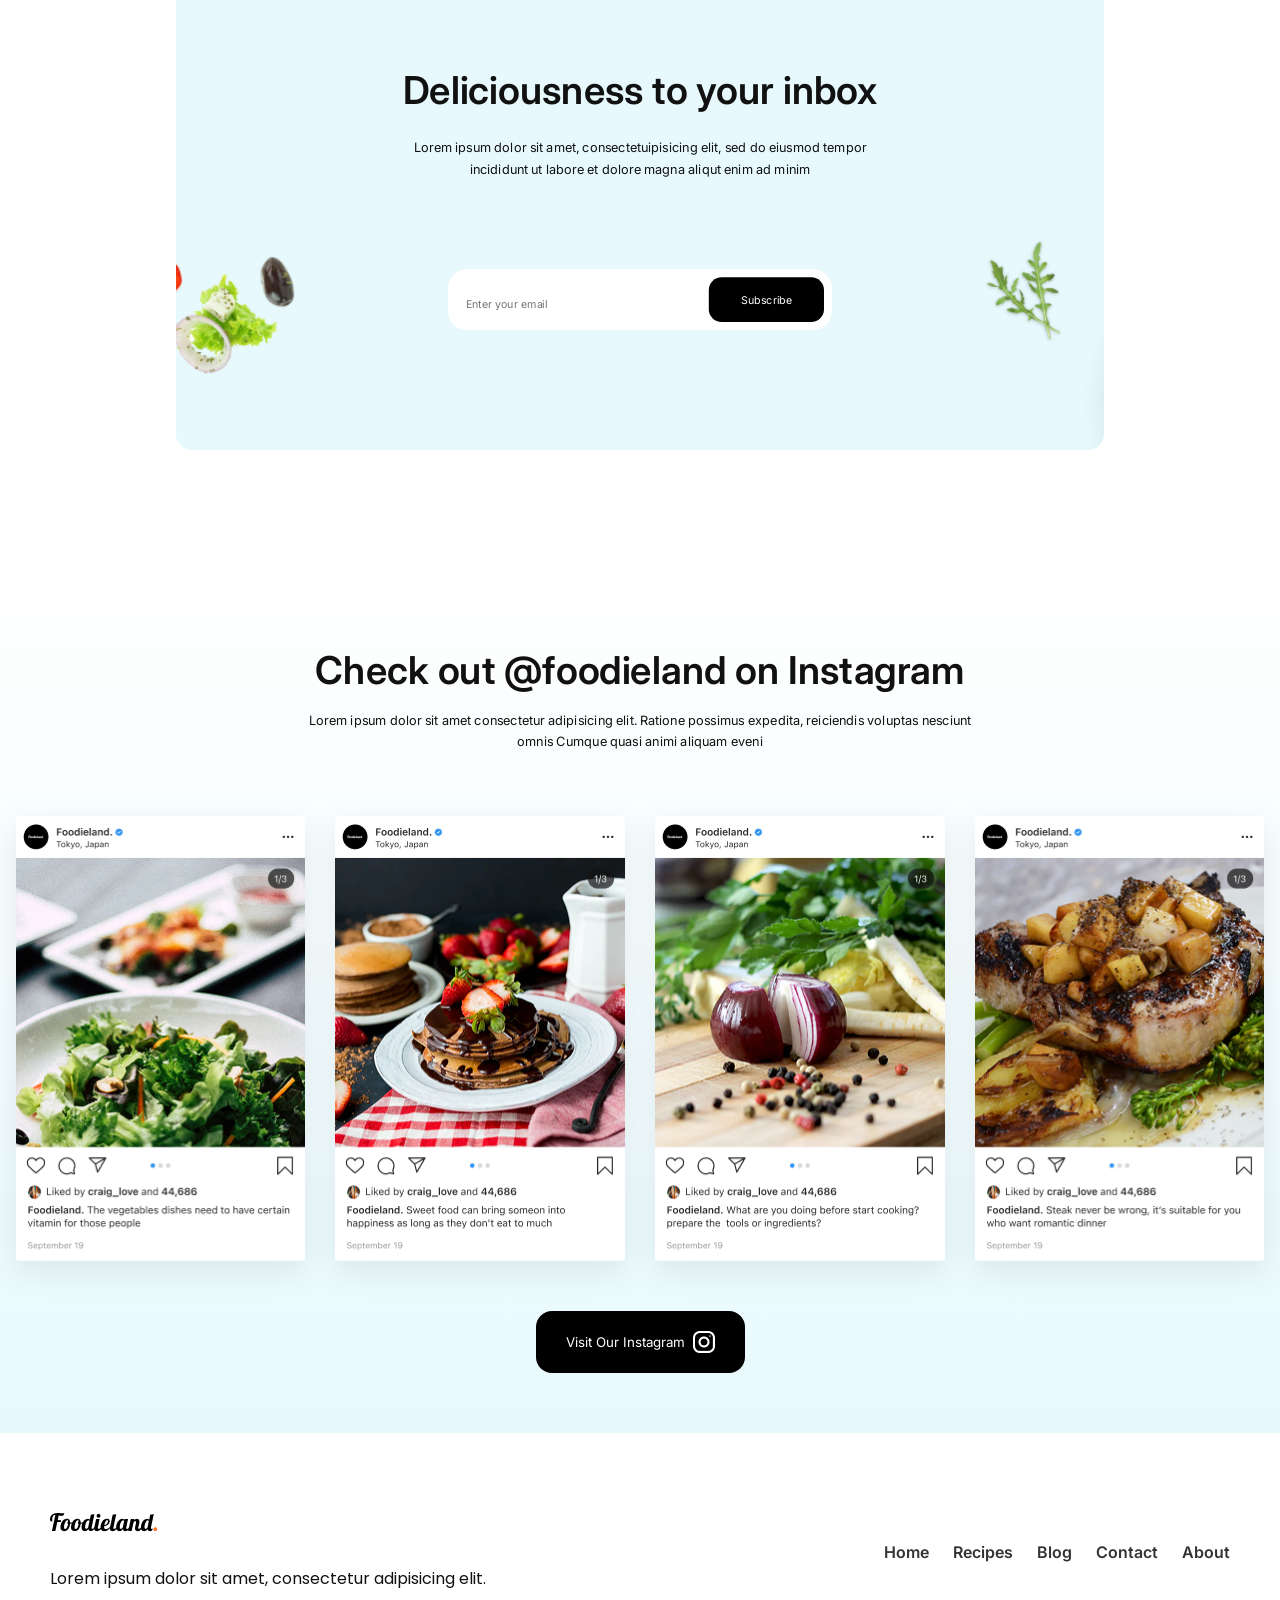
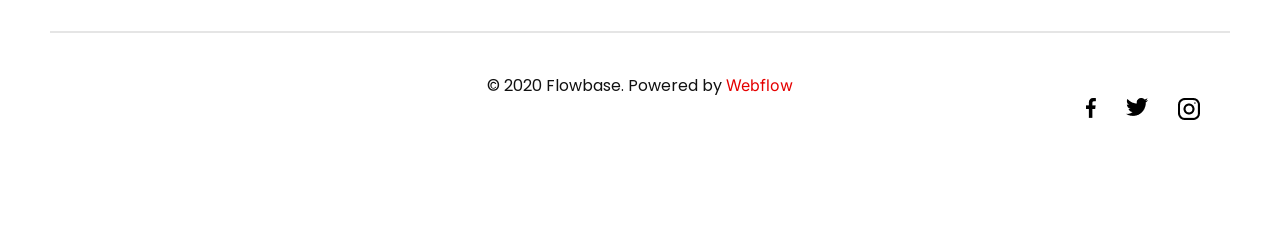
==== commit 610c6126: "changed landing page to index" ====
--- a/blog-post.html
+++ b/blog-post.html
@@ -14,10 +14,10 @@
     <!-- NAV -->
     <header class="navbar">
         <div class="logo" >
-            <img src="images/nav-images/Foodieland.png" alt="logo" />
+            <a href="index.html"><img src="images/nav-images/Foodieland.png" alt="logo" /></a>
         </div>
         <nav>
-        <a href="landingPage.html">Home</a>
+        <a href="index.html">Home</a>
         <a href="#recipes">Recipes</a>
         <a href="blog-post.html">Blog</a>
         <a href="contact-page.html">Contact</a>
@@ -122,11 +122,11 @@
     <footer class="footer">
         <div class="footer-up">
             <div class="footer-logo" >
-            <a href="landingPage.html"><img src="images/nav-images/Foodieland.png" alt="logo" /></a>
+            <a href="index.html"><img src="images/nav-images/Foodieland.png" alt="logo" /></a>
             <p>Lorem ipsum dolor sit amet, consectetur adipisicing elit.</p>
             </div>
             <nav>
-                <a href="landingPage.html">Home</a>
+                <a href="index.html">Home</a>
                 <a href="#about">Recipes</a>
                 <a href="blog-post.html">Blog</a>
                 <a href="contact-page.html">Contact</a>
